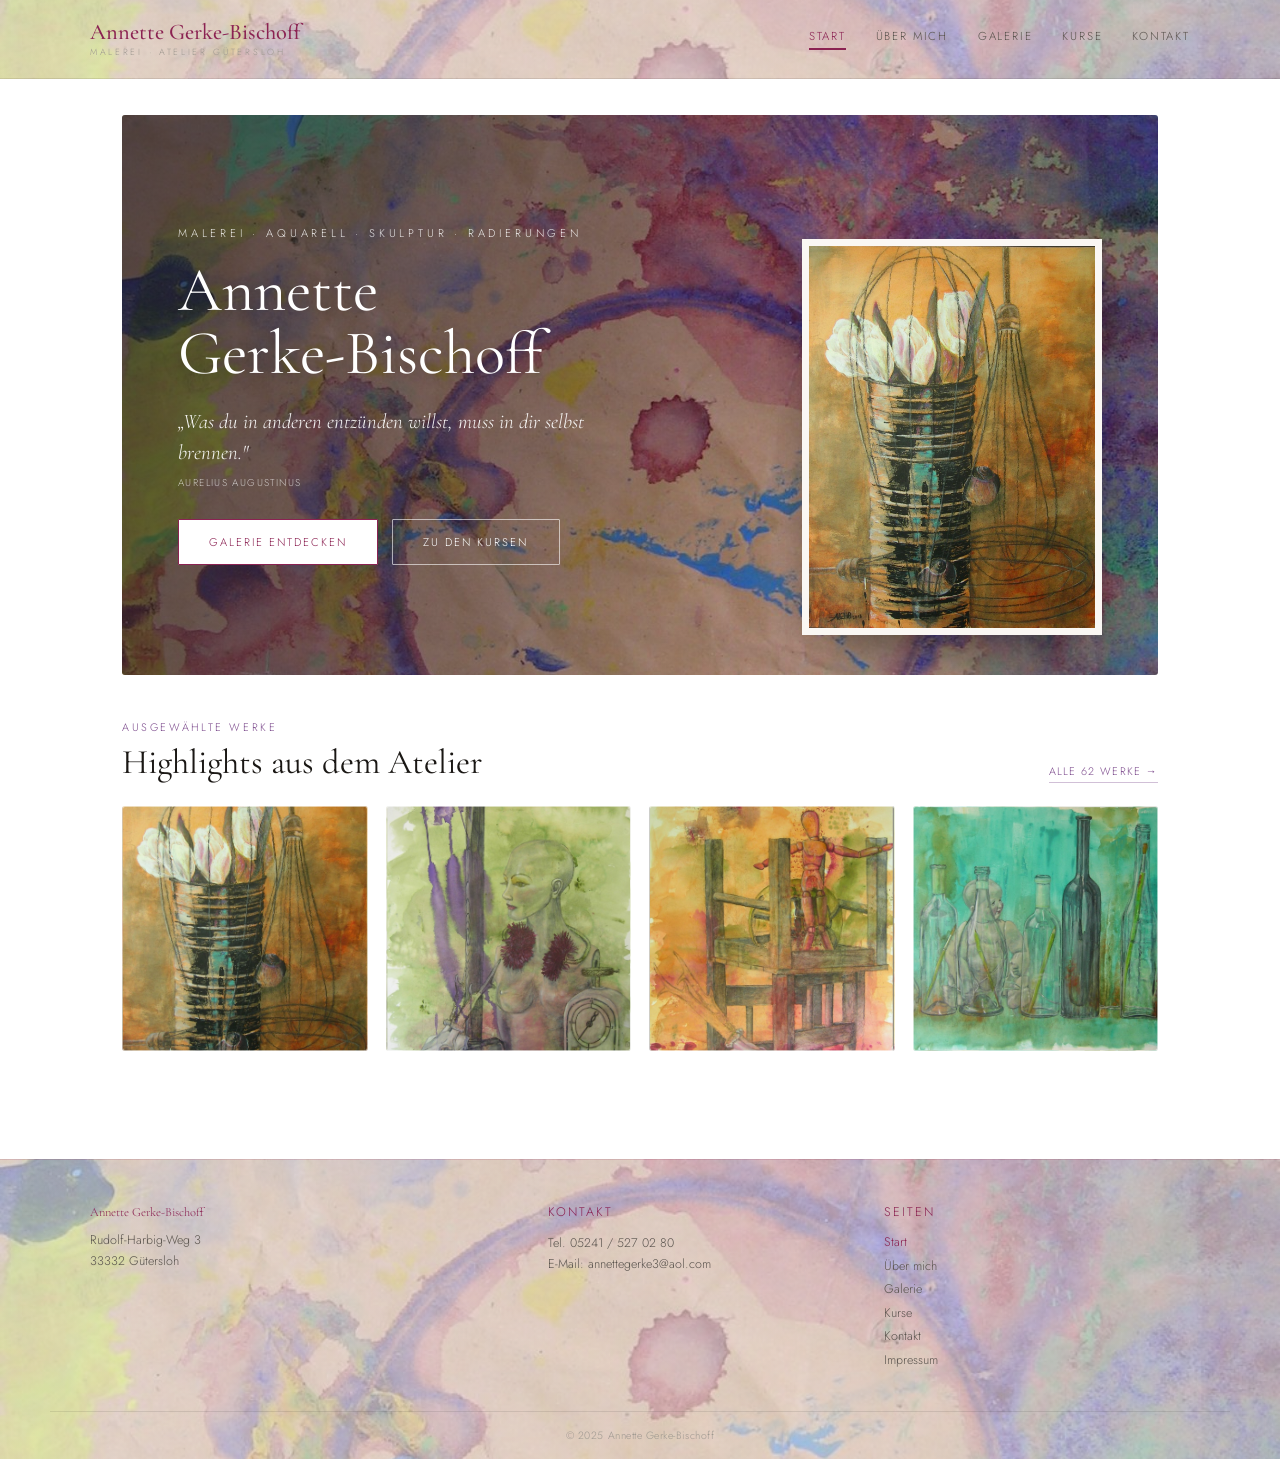
==== index.html @ 7e5349f1 "Vorschau (automatisch gebaut aus annette-website)" ====
<!DOCTYPE html>
<html lang="de" data-theme="orange">
<head>
<meta name="robots" content="noindex,nofollow">
<script src="demo/demo-api.js"></script>
<meta charset="UTF-8">
<meta name="viewport" content="width=device-width, initial-scale=1.0">
<title>Annette Gerke-Bischoff</title>


<meta name="description" content="Annette Gerke-Bischoff – Malerei, Aquarell und Mischtechnik aus Gütersloh. Originalwerke aus dem eigenen Atelier entdecken und Kurse buchen.">
<link rel="canonical" href="https://annettegerkebischoff.de/">

<!-- Open Graph / Facebook -->
<meta property="og:type" content="website">
<meta property="og:site_name" content="Annette Gerke-Bischoff">
<meta property="og:locale" content="de_DE">
<meta property="og:title" content="Annette Gerke-Bischoff">
<meta property="og:description" content="Annette Gerke-Bischoff – Malerei, Aquarell und Mischtechnik aus Gütersloh. Originalwerke aus dem eigenen Atelier entdecken und Kurse buchen.">
<meta property="og:url" content="https://annettegerkebischoff.de/">
<meta property="og:image" content="https://annettegerkebischoff.de/uploads/works/11-mischtechnik-auf-papier-50-cm-x-65-cmi.jpg">

<!-- Twitter Card -->
<meta name="twitter:card" content="summary_large_image">
<meta name="twitter:title" content="Annette Gerke-Bischoff">
<meta name="twitter:description" content="Annette Gerke-Bischoff – Malerei, Aquarell und Mischtechnik aus Gütersloh. Originalwerke aus dem eigenen Atelier entdecken und Kurse buchen.">
<meta name="twitter:image" content="https://annettegerkebischoff.de/uploads/works/11-mischtechnik-auf-papier-50-cm-x-65-cmi.jpg">

<!-- Favicon -->
<link rel="icon" type="image/png" sizes="32x32" href="media/favicon/favicon-32.png">
<link rel="icon" type="image/png" sizes="16x16" href="media/favicon/favicon-16.png">
<link rel="apple-touch-icon" sizes="180x180" href="media/favicon/apple-touch-icon.png">

<link href="https://fonts.googleapis.com/css2?family=Cormorant+Garamond:ital,wght@0,300;0,400;0,600;1,300;1,400;1,600&family=Jost:wght@300;400;500&display=swap" rel="stylesheet">
<link rel="stylesheet" href="assets/css/main.css?v=1783627003">

<script type="application/ld+json">
{"@context":"https://schema.org","@type":"LocalBusiness","additionalType":"https://schema.org/ArtGallery","name":"Annette Gerke-Bischoff","description":"Atelier für Malerei (Aquarell, Mischtechnik) mit Verkauf von Originalwerken sowie Mal- und Kreativkursen.","url":"https://annettegerkebischoff.de/","image":"https://annettegerkebischoff.de/uploads/works/11-mischtechnik-auf-papier-50-cm-x-65-cmi.jpg","telephone":"+49-5241-5270280","email":"annettegerke3@aol.com","address":{"@type":"PostalAddress","streetAddress":"Rudolf-Harbig-Weg 3","postalCode":"33332","addressLocality":"Gütersloh","addressCountry":"DE"},"founder":{"@type":"Person","name":"Annette Gerke-Bischoff"}}</script>
</head>
<body>
<nav id="site-nav">
  <div class="nav-inner">
    <div class="nav-brand">
      <span class="nav-brand-name">Annette Gerke-Bischoff</span>
      <span class="nav-brand-tag">Malerei · Atelier Gütersloh</span>
    </div>
    <div class="nav-links">
              <a href="index.html" class="active" aria-current="page">Start</a>
              <a href="about.html">Über mich</a>
              <a href="gallery.html">Galerie</a>
              <a href="kursangebote.html">Kurse</a>
              <a href="kontakt.html">Kontakt</a>
          </div>
  </div>
</nav>

<div class="site-wrap">

<!-- ══════ STARTSEITE ══════ -->
<div id="page-home" class="page active">
  <div class="hero-frame">
  <div class="home-hero">
    <div class="hero-bg"></div>
    <div class="hero-gradient"></div>
    <div class="hero-content">
      <div class="hero-text-col">
        <p class="hero-eyebrow">Malerei · Aquarell · Skulptur · Radierungen</p>
        <h1 class="hero-heading">Annette<br>Gerke-Bischoff</h1>
        <blockquote class="hero-subtitle">„Was du in anderen entzünden willst, muss in dir selbst brennen."<cite>Aurelius Augustinus</cite></blockquote>
        <div class="hero-ctas">
          <a href="gallery.html" class="cta-btn cta-btn--primary">Galerie entdecken</a>
          <a href="kursangebote.html" class="cta-btn cta-btn--ghost">Zu den Kursen</a>
        </div>
      </div>
      <div class="hero-img-col">
        <img src="uploads/works/11-mischtechnik-auf-papier-50-cm-x-65-cmi.jpg" alt="Ich – Mischtechnik">
      </div>
    </div>
  </div>
</div>
  <div class="highlights">
  <div class="highlights-head">
    <div>
      <p class="highlights-eyebrow">Ausgewählte Werke</p>
      <h2 class="highlights-heading">Highlights aus dem Atelier</h2>
    </div>
    <a href="gallery.html" class="highlights-link">Alle 62 Werke →</a>
  </div>
  <div class="highlights-grid">
                <a href="gallery.html?style=innenwelten&amp;work=w1" class="highlights-item" style="background-image:url('uploads/works/11-mischtechnik-auf-papier-50-cm-x-65-cmi.jpg')" aria-label="&quot;Tulpen&quot;"></a>
                <a href="gallery.html?style=innenwelten&amp;work=w2" class="highlights-item" style="background-image:url('uploads/works/4-mischtechnik-auf-papier-50-cm-x-65-cm.jpg')" aria-label="&quot;Aggression&quot;"></a>
                <a href="gallery.html?style=innenwelten&amp;work=w3" class="highlights-item" style="background-image:url('uploads/works/5-mischtechnik-auf-papier-50-cm-x-65-cm.jpg')" aria-label="&quot;Leben u. Tod&quot;"></a>
                <a href="gallery.html?style=innenwelten&amp;work=w4" class="highlights-item" style="background-image:url('uploads/works/8-mischtechnik-auf-papier-50-cm-x-65-cm.jpg')" aria-label="&quot;Lebensweg&quot;"></a>
      </div>
</div>
</div>

</div><!-- /site-wrap -->

<footer class="site-footer">
  <div class="site-footer-cols">
    <div class="site-footer-col">
      <p class="site-footer-brand">Annette Gerke-Bischoff</p>
      <p>Rudolf-Harbig-Weg 3<br>33332 Gütersloh</p>
    </div>
    <div class="site-footer-col">
      <p class="site-footer-heading">Kontakt</p>
      <p>Tel. <a href="tel:052415270280">05241 / 527 02 80</a><br>
      E-Mail: <a href="mailto:annettegerke3@aol.com">annettegerke3@aol.com</a></p>
    </div>
    <div class="site-footer-col">
      <p class="site-footer-heading">Seiten</p>
      <div class="site-footer-links">
                  <a href="index.html" class="active">Start</a>
                  <a href="about.html">Über mich</a>
                  <a href="gallery.html">Galerie</a>
                  <a href="kursangebote.html">Kurse</a>
                  <a href="kontakt.html">Kontakt</a>
                <a href="impressum.html">Impressum</a>
      </div>
    </div>
  </div>
  <div class="site-footer-bottom">
    &copy; 2025 Annette Gerke-Bischoff
  </div>
</footer>

<script src="assets/js/common.js?v=1783626992"></script>
</body>
</html>
---- assets/css/main.css ----
@import url("./tokens.css");
@import url("./layout.css");
@import url("./components.css");
@import url("./pages-home.css");
@import url("./pages-about.css");
@import url("./pages-gallery.css");
@import url("./pages-courses.css");
@import url("./pages-impressum.css");
@import url("./pages-contact.css");
@import url("./responsive.css");
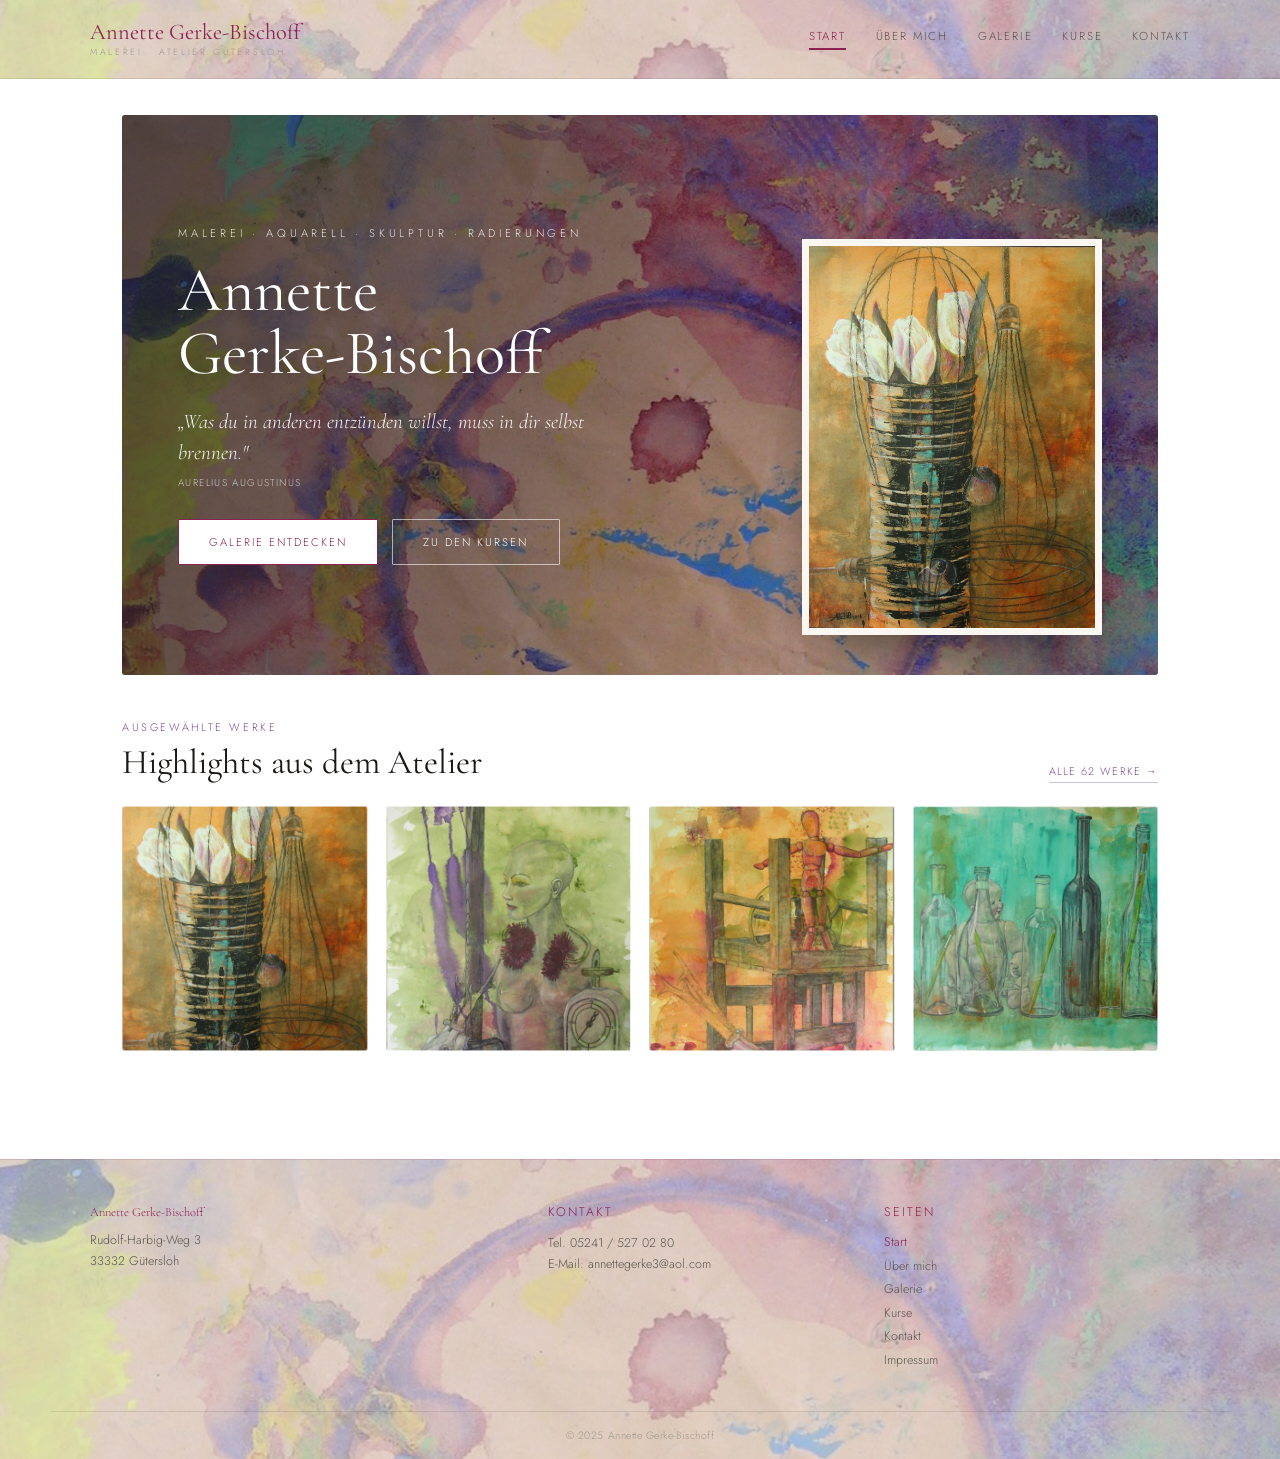
==== commit a3f9790c: "Vorschau aktualisiert: lokale Schriften, verkleinerte Bilder" ====
--- a/index.html
+++ b/index.html
@@ -31,8 +31,7 @@
 <link rel="icon" type="image/png" sizes="16x16" href="media/favicon/favicon-16.png">
 <link rel="apple-touch-icon" sizes="180x180" href="media/favicon/apple-touch-icon.png">
 
-<link href="https://fonts.googleapis.com/css2?family=Cormorant+Garamond:ital,wght@0,300;0,400;0,600;1,300;1,400;1,600&family=Jost:wght@300;400;500&display=swap" rel="stylesheet">
-<link rel="stylesheet" href="assets/css/main.css?v=1783627003">
+<link rel="stylesheet" href="assets/css/main.css?v=1792439122">
 
 <script type="application/ld+json">
 {"@context":"https://schema.org","@type":"LocalBusiness","additionalType":"https://schema.org/ArtGallery","name":"Annette Gerke-Bischoff","description":"Atelier für Malerei (Aquarell, Mischtechnik) mit Verkauf von Originalwerken sowie Mal- und Kreativkursen.","url":"https://annettegerkebischoff.de/","image":"https://annettegerkebischoff.de/uploads/works/11-mischtechnik-auf-papier-50-cm-x-65-cmi.jpg","telephone":"+49-5241-5270280","email":"annettegerke3@aol.com","address":{"@type":"PostalAddress","streetAddress":"Rudolf-Harbig-Weg 3","postalCode":"33332","addressLocality":"Gütersloh","addressCountry":"DE"},"founder":{"@type":"Person","name":"Annette Gerke-Bischoff"}}</script>
--- a/assets/css/main.css
+++ b/assets/css/main.css
@@ -1,3 +1,4 @@
+@import url("./fonts.css");
 @import url("./tokens.css");
 @import url("./layout.css");
 @import url("./components.css");
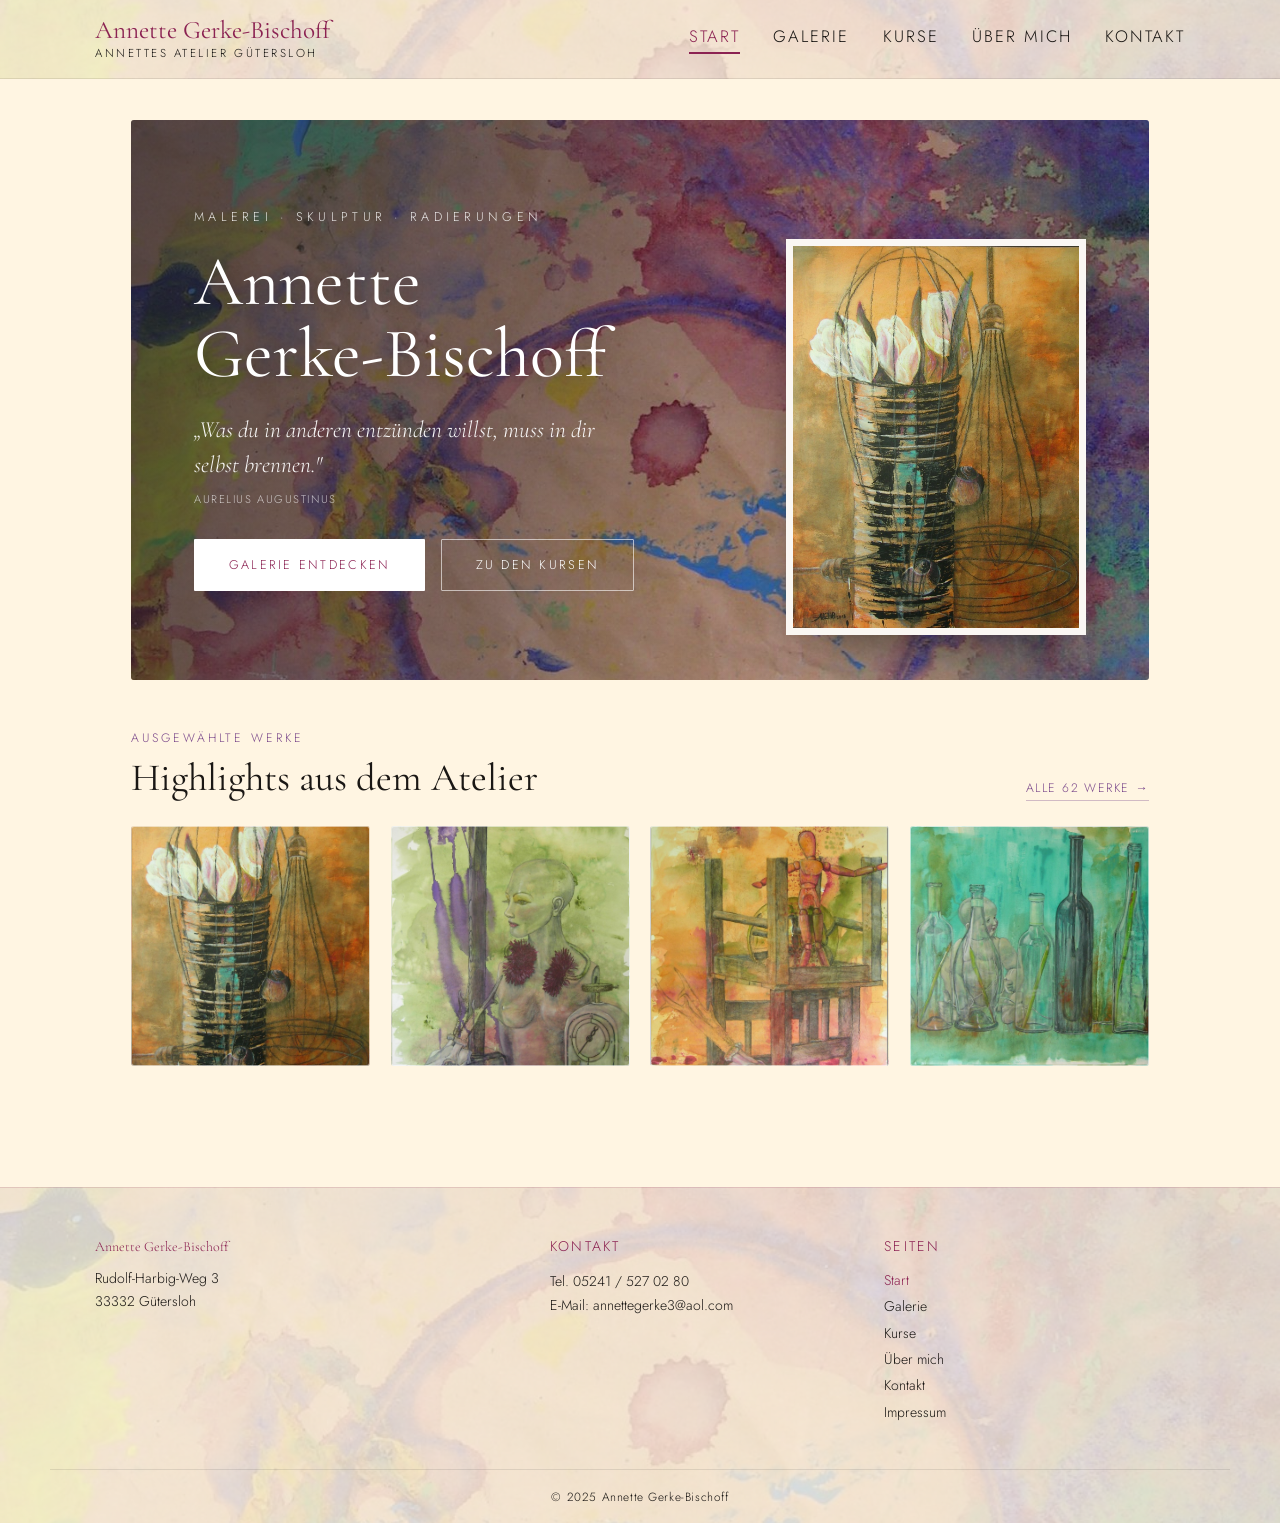
==== commit fe223c61: "Vorschau aktualisiert: Slideshow, Kurskalender, Aktuelles, Admin im Kursseiten-Aufbau, quadratische " ====
--- a/index.html
+++ b/index.html
@@ -1,5 +1,5 @@
 <!DOCTYPE html>
-<html lang="de" data-theme="orange">
+<html lang="de">
 <head>
 <meta name="robots" content="noindex,nofollow">
 <script src="demo/demo-api.js"></script>
@@ -31,7 +31,7 @@
 <link rel="icon" type="image/png" sizes="16x16" href="media/favicon/favicon-16.png">
 <link rel="apple-touch-icon" sizes="180x180" href="media/favicon/apple-touch-icon.png">
 
-<link rel="stylesheet" href="assets/css/main.css?v=1792439122">
+<link rel="stylesheet" href="assets/css/main.css?v=1794416554">
 
 <script type="application/ld+json">
 {"@context":"https://schema.org","@type":"LocalBusiness","additionalType":"https://schema.org/ArtGallery","name":"Annette Gerke-Bischoff","description":"Atelier für Malerei (Aquarell, Mischtechnik) mit Verkauf von Originalwerken sowie Mal- und Kreativkursen.","url":"https://annettegerkebischoff.de/","image":"https://annettegerkebischoff.de/uploads/works/11-mischtechnik-auf-papier-50-cm-x-65-cmi.jpg","telephone":"+49-5241-5270280","email":"annettegerke3@aol.com","address":{"@type":"PostalAddress","streetAddress":"Rudolf-Harbig-Weg 3","postalCode":"33332","addressLocality":"Gütersloh","addressCountry":"DE"},"founder":{"@type":"Person","name":"Annette Gerke-Bischoff"}}</script>
@@ -41,13 +41,13 @@
   <div class="nav-inner">
     <div class="nav-brand">
       <span class="nav-brand-name">Annette Gerke-Bischoff</span>
-      <span class="nav-brand-tag">Malerei · Atelier Gütersloh</span>
+      <span class="nav-brand-tag">Annettes Atelier Gütersloh</span>
     </div>
     <div class="nav-links">
               <a href="index.html" class="active" aria-current="page">Start</a>
-              <a href="about.html">Über mich</a>
               <a href="gallery.html">Galerie</a>
               <a href="kursangebote.html">Kurse</a>
+              <a href="about.html">Über mich</a>
               <a href="kontakt.html">Kontakt</a>
           </div>
   </div>
@@ -63,7 +63,7 @@
     <div class="hero-gradient"></div>
     <div class="hero-content">
       <div class="hero-text-col">
-        <p class="hero-eyebrow">Malerei · Aquarell · Skulptur · Radierungen</p>
+        <p class="hero-eyebrow">Malerei · Skulptur · Radierungen</p>
         <h1 class="hero-heading">Annette<br>Gerke-Bischoff</h1>
         <blockquote class="hero-subtitle">„Was du in anderen entzünden willst, muss in dir selbst brennen."<cite>Aurelius Augustinus</cite></blockquote>
         <div class="hero-ctas">
@@ -86,13 +86,13 @@
     <a href="gallery.html" class="highlights-link">Alle 62 Werke →</a>
   </div>
   <div class="highlights-grid">
-                <a href="gallery.html?style=innenwelten&amp;work=w1" class="highlights-item" style="background-image:url('uploads/works/11-mischtechnik-auf-papier-50-cm-x-65-cmi.jpg')" aria-label="&quot;Tulpen&quot;"></a>
-                <a href="gallery.html?style=innenwelten&amp;work=w2" class="highlights-item" style="background-image:url('uploads/works/4-mischtechnik-auf-papier-50-cm-x-65-cm.jpg')" aria-label="&quot;Aggression&quot;"></a>
-                <a href="gallery.html?style=innenwelten&amp;work=w3" class="highlights-item" style="background-image:url('uploads/works/5-mischtechnik-auf-papier-50-cm-x-65-cm.jpg')" aria-label="&quot;Leben u. Tod&quot;"></a>
-                <a href="gallery.html?style=innenwelten&amp;work=w4" class="highlights-item" style="background-image:url('uploads/works/8-mischtechnik-auf-papier-50-cm-x-65-cm.jpg')" aria-label="&quot;Lebensweg&quot;"></a>
+                <a href="gallery.html?style=innenwelten&amp;work=w1" class="highlights-item" style="background-image:url('uploads/works/11-mischtechnik-auf-papier-50-cm-x-65-cmi.jpg');background-position:50% 50%" aria-label="&quot;Tulpen&quot;"></a>
+                <a href="gallery.html?style=innenwelten&amp;work=w2" class="highlights-item" style="background-image:url('uploads/works/4-mischtechnik-auf-papier-50-cm-x-65-cm.jpg');background-position:50% 50%" aria-label="&quot;Aggression&quot;"></a>
+                <a href="gallery.html?style=innenwelten&amp;work=w3" class="highlights-item" style="background-image:url('uploads/works/5-mischtechnik-auf-papier-50-cm-x-65-cm.jpg');background-position:50% 50%" aria-label="&quot;Leben u. Tod&quot;"></a>
+                <a href="gallery.html?style=innenwelten&amp;work=w4" class="highlights-item" style="background-image:url('uploads/works/8-mischtechnik-auf-papier-50-cm-x-65-cm.jpg');background-position:50% 50%" aria-label="&quot;Lebensweg&quot;"></a>
       </div>
 </div>
-</div>
+  </div>
 
 </div><!-- /site-wrap -->
 
@@ -111,9 +111,9 @@
       <p class="site-footer-heading">Seiten</p>
       <div class="site-footer-links">
                   <a href="index.html" class="active">Start</a>
-                  <a href="about.html">Über mich</a>
                   <a href="gallery.html">Galerie</a>
                   <a href="kursangebote.html">Kurse</a>
+                  <a href="about.html">Über mich</a>
                   <a href="kontakt.html">Kontakt</a>
                 <a href="impressum.html">Impressum</a>
       </div>
@@ -124,6 +124,6 @@
   </div>
 </footer>
 
-<script src="assets/js/common.js?v=1783626992"></script>
+<script src="assets/js/common.js?v=1794416553"></script>
 </body>
 </html>
